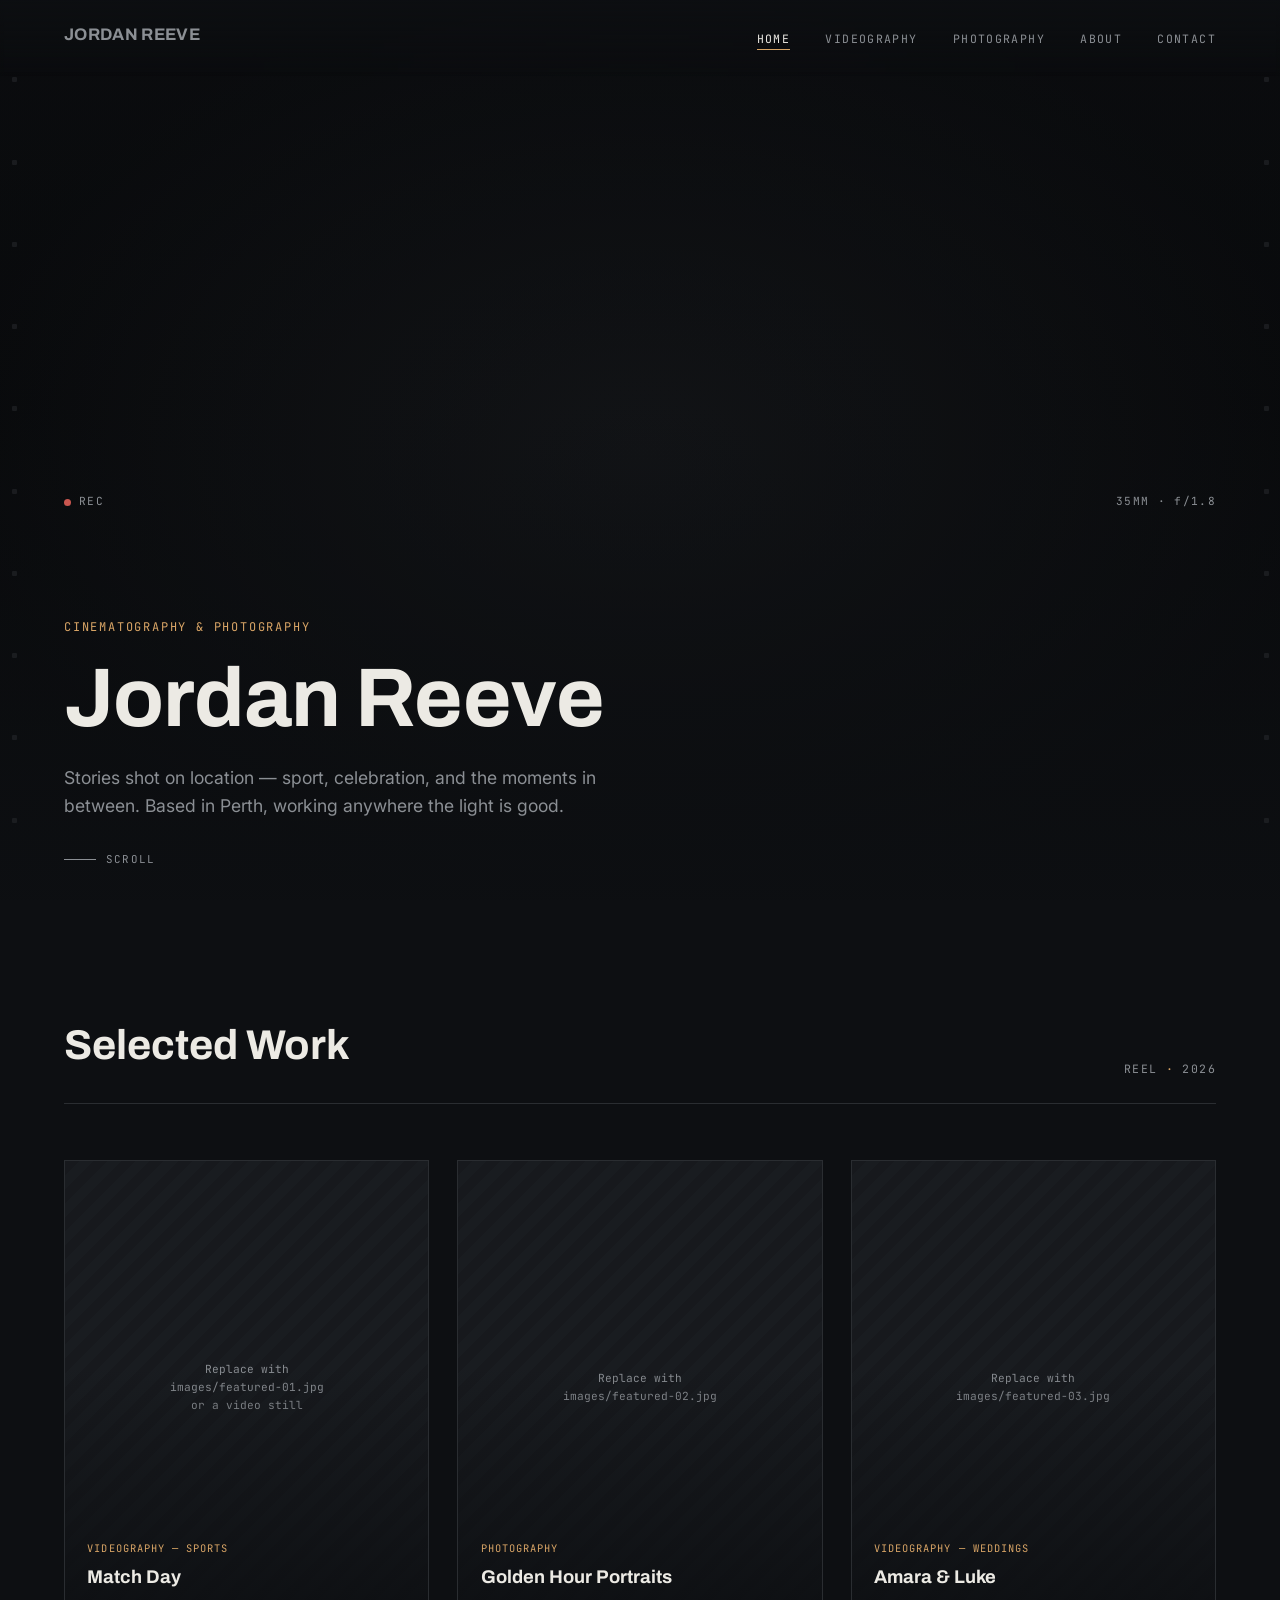
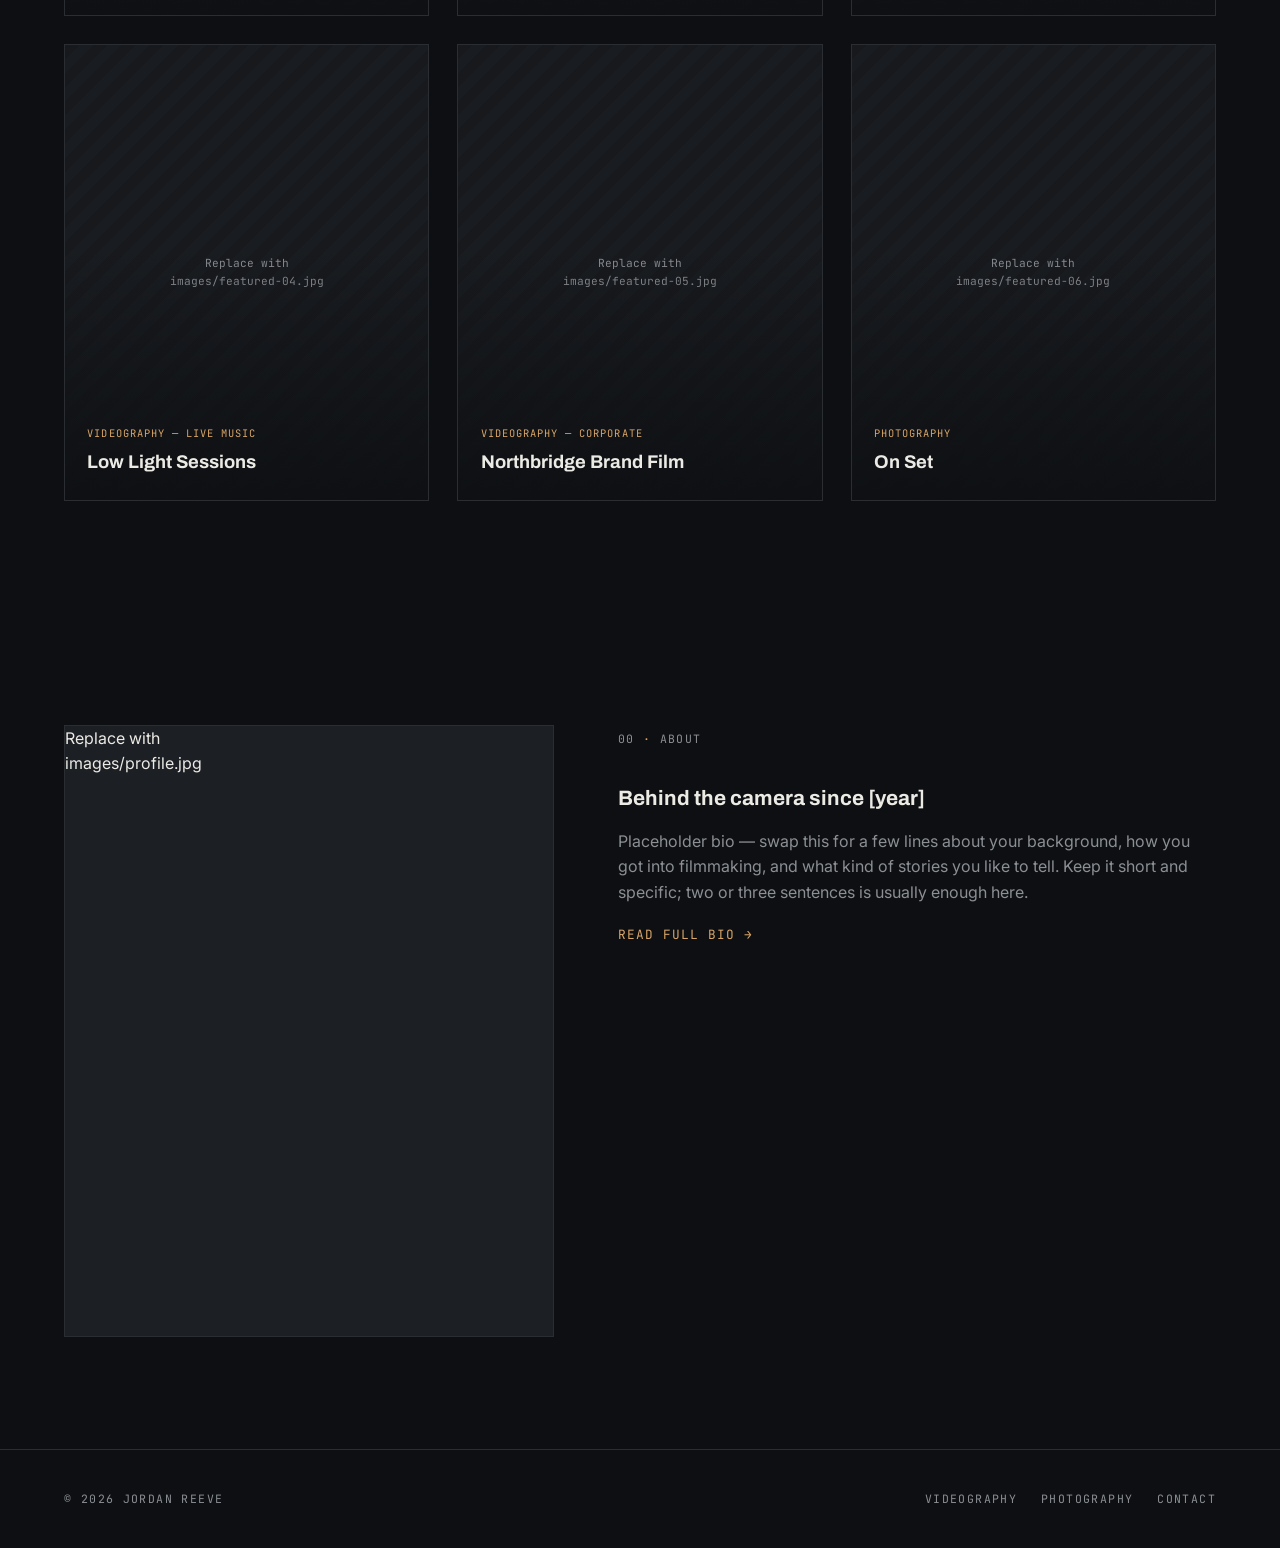
==== index.html @ bcf8b423 "Initial portfolio site" ====
<!DOCTYPE html>
<html lang="en">
<head>
<meta charset="UTF-8">
<meta name="viewport" content="width=device-width, initial-scale=1.0">
<title>Jordan Reeve — Filmmaker &amp; Photographer</title>
<meta name="description" content="Portfolio of Jordan Reeve — cinematography and photography across sports, weddings, corporate, and live music.">
<link rel="preconnect" href="https://fonts.googleapis.com">
<link href="https://fonts.googleapis.com/css2?family=Archivo:wght@600;700;800&family=Inter:wght@400;500&family=JetBrains+Mono:wght@400;500&display=swap" rel="stylesheet">
<link rel="stylesheet" href="styles.css">
</head>
<body>

<div class="sprocket-rule left" aria-hidden="true">
  <span></span><span></span><span></span><span></span><span></span><span></span><span></span><span></span><span></span><span></span>
</div>
<div class="sprocket-rule right" aria-hidden="true">
  <span></span><span></span><span></span><span></span><span></span><span></span><span></span><span></span><span></span><span></span>
</div>

<nav class="site-nav">
  <a href="index.html" class="brand">JORDAN&nbsp;REEVE</a>
  <button class="nav-toggle">MENU</button>
  <ul>
    <li><a href="index.html" class="active">Home</a></li>
    <li><a href="videography.html">Videography</a></li>
    <li><a href="photography.html">Photography</a></li>
    <li><a href="about.html">About</a></li>
    <li><a href="contact.html">Contact</a></li>
  </ul>
</nav>

<header class="hero">
  <!--
    TO ADD YOUR REEL: replace the div.hero-fallback below with:
    <video autoplay muted loop playsinline poster="images/hero-poster.jpg">
      <source src="videos/reel.mp4" type="video/mp4">
    </video>
  -->
  <div class="hero-fallback"></div>

  <div class="hero-hud">
    <span class="hud-corner"><span class="rec-dot"></span>REC</span>
    <span class="hud-corner">35MM · f/1.8</span>
  </div>

  <div class="hero-content">
    <span class="eyebrow">Cinematography &amp; Photography</span>
    <h1>Jordan Reeve</h1>
    <p>Stories shot on location — sport, celebration, and the moments in between. Based in Perth, working anywhere the light is good.</p>
  </div>

  <div class="scroll-cue"><span class="line"></span>SCROLL</div>
</header>

<section id="featured">
  <div class="section-head">
    <h2>Selected Work</h2>
    <span class="timecode">REEL <span class="dot">·</span> 2026</span>
  </div>
  <div class="grid">

    <a class="card" href="videography.html" data-category="sports">
      <div class="placeholder-fill">Replace with<br>images/featured-01.jpg<br>or a video still</div>
      <div class="card-overlay">
        <span class="card-tag">Videography — Sports</span>
        <span class="card-title">Match Day</span>
      </div>
    </a>

    <a class="card" href="photography.html">
      <div class="placeholder-fill">Replace with<br>images/featured-02.jpg</div>
      <div class="card-overlay">
        <span class="card-tag">Photography</span>
        <span class="card-title">Golden Hour Portraits</span>
      </div>
    </a>

    <a class="card" href="videography.html" data-category="weddings">
      <div class="placeholder-fill">Replace with<br>images/featured-03.jpg</div>
      <div class="card-overlay">
        <span class="card-tag">Videography — Weddings</span>
        <span class="card-title">Amara &amp; Luke</span>
      </div>
    </a>

    <a class="card" href="videography.html" data-category="live-music">
      <div class="placeholder-fill">Replace with<br>images/featured-04.jpg</div>
      <div class="card-overlay">
        <span class="card-tag">Videography — Live Music</span>
        <span class="card-title">Low Light Sessions</span>
      </div>
    </a>

    <a class="card" href="videography.html" data-category="corporate">
      <div class="placeholder-fill">Replace with<br>images/featured-05.jpg</div>
      <div class="card-overlay">
        <span class="card-tag">Videography — Corporate</span>
        <span class="card-title">Northbridge Brand Film</span>
      </div>
    </a>

    <a class="card" href="photography.html">
      <div class="placeholder-fill">Replace with<br>images/featured-06.jpg</div>
      <div class="card-overlay">
        <span class="card-tag">Photography</span>
        <span class="card-title">On Set</span>
      </div>
    </a>

  </div>
</section>

<section id="about-teaser">
  <div class="about-layout">
    <div class="about-photo">
      <div class="placeholder-fill">Replace with<br>images/profile.jpg</div>
    </div>
    <div class="about-copy">
      <span class="timecode">00 <span class="dot">·</span> About</span>
      <h3>Behind the camera since [year]</h3>
      <p>Placeholder bio — swap this for a few lines about your background, how you got into filmmaking, and what kind of stories you like to tell. Keep it short and specific; two or three sentences is usually enough here.</p>
      <p><a href="about.html" style="color: var(--color-accent); font-family: var(--font-mono); font-size: 0.8rem; letter-spacing: 0.08em;">READ FULL BIO →</a></p>
    </div>
  </div>
</section>

<footer>
  <span class="timecode">© 2026 Jordan Reeve</span>
  <span class="timecode">
    <a href="videography.html">Videography</a>
    <a href="photography.html">Photography</a>
    <a href="contact.html">Contact</a>
  </span>
</footer>

<script src="script.js"></script>
</body>
</html>
---- styles.css ----
/* ============================================
   TOKENS
   ============================================ */
:root {
  --color-bg: #0d0f12;
  --color-bg-alt: #15181c;
  --color-bg-raised: #1c1f24;
  --color-text: #eceae4;
  --color-text-dim: #8b8f94;
  --color-accent: #d9a566;
  --color-line: #2a2d31;

  --font-display: "Archivo", sans-serif;
  --font-body: "Inter", sans-serif;
  --font-mono: "JetBrains Mono", monospace;

  --gutter: clamp(1.5rem, 5vw, 4rem);
  --max-width: 1400px;
}

* { margin: 0; padding: 0; box-sizing: border-box; }

html { scroll-behavior: smooth; }

body {
  background: var(--color-bg);
  color: var(--color-text);
  font-family: var(--font-body);
  font-size: 16px;
  line-height: 1.6;
  overflow-x: hidden;
}

a { color: inherit; text-decoration: none; }
img, video { display: block; max-width: 100%; }

/* ============================================
   UTILITY / TIMECODE LABELS
   ============================================ */
.timecode {
  font-family: var(--font-mono);
  font-size: 0.72rem;
  letter-spacing: 0.12em;
  text-transform: uppercase;
  color: var(--color-text-dim);
}

.timecode .dot {
  color: var(--color-accent);
}

/* ============================================
   SPROCKET RULE (signature motif) — a column of
   small ticks down the page edge, like a film strip
   ============================================ */
.sprocket-rule {
  position: fixed;
  top: 0;
  bottom: 0;
  width: 28px;
  z-index: 5;
  pointer-events: none;
  display: flex;
  flex-direction: column;
  justify-content: space-evenly;
  align-items: center;
  opacity: 0.5;
}
.sprocket-rule.left { left: 0; }
.sprocket-rule.right { right: 0; }
.sprocket-rule span {
  width: 5px;
  height: 5px;
  background: var(--color-line);
  border-radius: 1px;
}

@media (max-width: 900px) {
  .sprocket-rule { display: none; }
}

/* ============================================
   NAV
   ============================================ */
.site-nav {
  position: fixed;
  top: 0;
  left: 0;
  right: 0;
  z-index: 100;
  display: flex;
  align-items: center;
  justify-content: space-between;
  padding: 1.4rem var(--gutter);
  background: linear-gradient(to bottom, rgba(13,15,18,0.85), transparent);
  backdrop-filter: blur(2px);
}

.site-nav .brand {
  font-family: var(--font-display);
  font-weight: 700;
  font-size: 1.05rem;
  letter-spacing: 0.02em;
}

.site-nav ul {
  list-style: none;
  display: flex;
  gap: 2.2rem;
}

.site-nav a {
  font-family: var(--font-mono);
  font-size: 0.72rem;
  letter-spacing: 0.12em;
  text-transform: uppercase;
  color: var(--color-text-dim);
  position: relative;
  padding-bottom: 4px;
  transition: color 0.25s ease;
}

.site-nav a:hover,
.site-nav a.active {
  color: var(--color-text);
}

.site-nav a.active::after {
  content: "";
  position: absolute;
  left: 0;
  bottom: 0;
  width: 100%;
  height: 1px;
  background: var(--color-accent);
}

.nav-toggle {
  display: none;
  background: none;
  border: none;
  color: var(--color-text);
  font-family: var(--font-mono);
  font-size: 0.8rem;
  cursor: pointer;
}

@media (max-width: 720px) {
  .nav-toggle { display: block; }
  .site-nav ul {
    position: fixed;
    top: 0; right: 0;
    height: 100vh;
    width: min(70vw, 280px);
    background: var(--color-bg-alt);
    flex-direction: column;
    justify-content: center;
    gap: 2rem;
    padding: 2rem;
    transform: translateX(100%);
    transition: transform 0.35s ease;
    border-left: 1px solid var(--color-line);
  }
  .site-nav ul.open { transform: translateX(0); }
}

/* ============================================
   HERO (video banner)
   ============================================ */
.hero {
  position: relative;
  height: 100vh;
  min-height: 560px;
  display: flex;
  align-items: flex-end;
  overflow: hidden;
  background: #000;
}

.hero video,
.hero .hero-fallback {
  position: absolute;
  inset: 0;
  width: 100%;
  height: 100%;
  object-fit: cover;
  opacity: 0.55;
}

.hero .hero-fallback {
  background: radial-gradient(ellipse at center, #23262b 0%, #0d0f12 75%);
}

.hero::after {
  content: "";
  position: absolute;
  inset: 0;
  background: linear-gradient(to top, rgba(13,15,18,0.95) 0%, rgba(13,15,18,0.25) 55%, rgba(13,15,18,0.55) 100%);
}

.hero-hud {
  position: absolute;
  inset: 0;
  z-index: 2;
  padding: 6.5rem var(--gutter) 0;
  display: flex;
  justify-content: space-between;
  pointer-events: none;
}

.hero-hud .hud-corner {
  font-family: var(--font-mono);
  font-size: 0.7rem;
  letter-spacing: 0.12em;
  color: var(--color-text-dim);
  display: flex;
  align-items: center;
  gap: 0.5rem;
}

.hero-hud .rec-dot {
  width: 7px;
  height: 7px;
  border-radius: 50%;
  background: #c9564f;
  animation: pulse 2s infinite ease-in-out;
}

@keyframes pulse {
  0%, 100% { opacity: 1; }
  50% { opacity: 0.25; }
}

.hero-content {
  position: relative;
  z-index: 2;
  padding: 0 var(--gutter) 5rem;
  max-width: 900px;
}

.hero-content .eyebrow {
  font-family: var(--font-mono);
  font-size: 0.75rem;
  letter-spacing: 0.15em;
  text-transform: uppercase;
  color: var(--color-accent);
  margin-bottom: 1.2rem;
  display: block;
}

.hero-content h1 {
  font-family: var(--font-display);
  font-weight: 700;
  font-size: clamp(2.6rem, 7vw, 5.2rem);
  line-height: 1.02;
  letter-spacing: -0.01em;
}

.hero-content p {
  margin-top: 1.4rem;
  color: var(--color-text-dim);
  font-size: 1.1rem;
  max-width: 32em;
}

.scroll-cue {
  position: absolute;
  bottom: 2rem;
  left: var(--gutter);
  z-index: 2;
  font-family: var(--font-mono);
  font-size: 0.68rem;
  letter-spacing: 0.12em;
  color: var(--color-text-dim);
  display: flex;
  align-items: center;
  gap: 0.6rem;
}

.scroll-cue .line {
  width: 32px;
  height: 1px;
  background: var(--color-text-dim);
  position: relative;
  overflow: hidden;
}
.scroll-cue .line::after {
  content: "";
  position: absolute;
  left: -100%;
  top: 0;
  width: 100%;
  height: 100%;
  background: var(--color-accent);
  animation: slide 2.2s infinite ease-in-out;
}
@keyframes slide {
  0% { left: -100%; }
  50% { left: 0; }
  100% { left: 100%; }
}

/* ============================================
   SECTIONS
   ============================================ */
section {
  padding: 7rem var(--gutter);
  max-width: var(--max-width);
  margin: 0 auto;
}

.section-head {
  display: flex;
  justify-content: space-between;
  align-items: flex-end;
  margin-bottom: 3.5rem;
  gap: 2rem;
  flex-wrap: wrap;
  border-bottom: 1px solid var(--color-line);
  padding-bottom: 1.5rem;
}

.section-head h2 {
  font-family: var(--font-display);
  font-weight: 700;
  font-size: clamp(1.8rem, 4vw, 2.6rem);
}

.section-head .timecode { white-space: nowrap; }

/* ============================================
   FEATURED / GALLERY GRID
   ============================================ */
.grid {
  display: grid;
  grid-template-columns: repeat(3, 1fr);
  gap: 1.75rem;
}

@media (max-width: 900px) {
  .grid { grid-template-columns: repeat(2, 1fr); }
}
@media (max-width: 600px) {
  .grid { grid-template-columns: 1fr; }
}

.card {
  position: relative;
  aspect-ratio: 4/5;
  overflow: hidden;
  background: var(--color-bg-raised);
  border: 1px solid var(--color-line);
  cursor: pointer;
}

.card img, .card video {
  width: 100%;
  height: 100%;
  object-fit: cover;
  transition: transform 0.6s ease;
}

.card:hover img,
.card:hover video {
  transform: scale(1.05);
}

.card .card-overlay {
  position: absolute;
  inset: 0;
  display: flex;
  flex-direction: column;
  justify-content: flex-end;
  padding: 1.4rem;
  background: linear-gradient(to top, rgba(13,15,18,0.92) 0%, transparent 55%);
}

.card .card-tag {
  font-family: var(--font-mono);
  font-size: 0.65rem;
  letter-spacing: 0.1em;
  text-transform: uppercase;
  color: var(--color-accent);
  margin-bottom: 0.4rem;
}

.card .card-title {
  font-family: var(--font-display);
  font-weight: 700;
  font-size: 1.15rem;
}

.card .placeholder-fill {
  width: 100%;
  height: 100%;
  display: flex;
  align-items: center;
  justify-content: center;
  font-family: var(--font-mono);
  font-size: 0.7rem;
  color: var(--color-text-dim);
  text-align: center;
  padding: 1rem;
  background:
    repeating-linear-gradient(135deg, #17191d, #17191d 10px, #191c20 10px, #191c20 20px);
}

/* ============================================
   FILTER TABS (videography page)
   ============================================ */
.filter-tabs {
  display: flex;
  gap: 0.5rem;
  flex-wrap: wrap;
}

.filter-tabs button {
  font-family: var(--font-mono);
  font-size: 0.7rem;
  letter-spacing: 0.1em;
  text-transform: uppercase;
  color: var(--color-text-dim);
  background: transparent;
  border: 1px solid var(--color-line);
  padding: 0.55rem 1.1rem;
  cursor: pointer;
  transition: all 0.2s ease;
}

.filter-tabs button:hover {
  color: var(--color-text);
  border-color: var(--color-text-dim);
}

.filter-tabs button.active {
  color: var(--color-bg);
  background: var(--color-accent);
  border-color: var(--color-accent);
}

.card.is-hidden { display: none; }

/* ============================================
   ABOUT PAGE
   ============================================ */
.about-layout {
  display: grid;
  grid-template-columns: 0.9fr 1.1fr;
  gap: 4rem;
  align-items: start;
}

@media (max-width: 800px) {
  .about-layout { grid-template-columns: 1fr; }
}

.about-photo {
  aspect-ratio: 4/5;
  background: var(--color-bg-raised);
  border: 1px solid var(--color-line);
  overflow: hidden;
}

.about-photo img { width: 100%; height: 100%; object-fit: cover; }

.about-copy h3 {
  font-family: var(--font-display);
  font-size: 1.3rem;
  margin: 2rem 0 0.8rem;
}
.about-copy h3:first-child { margin-top: 0; }

.about-copy p { color: var(--color-text-dim); margin-bottom: 1rem; }

.stat-row {
  display: flex;
  gap: 2.5rem;
  margin-top: 2.5rem;
  padding-top: 2rem;
  border-top: 1px solid var(--color-line);
  flex-wrap: wrap;
}

.stat-row .stat b {
  font-family: var(--font-display);
  font-size: 1.8rem;
  display: block;
  color: var(--color-accent);
}

.stat-row .stat span {
  font-family: var(--font-mono);
  font-size: 0.65rem;
  letter-spacing: 0.1em;
  text-transform: uppercase;
  color: var(--color-text-dim);
}

/* ============================================
   CONTACT PAGE
   ============================================ */
.contact-layout {
  display: grid;
  grid-template-columns: 1fr 1fr;
  gap: 4rem;
}

@media (max-width: 800px) {
  .contact-layout { grid-template-columns: 1fr; }
}

.contact-layout h2 {
  font-family: var(--font-display);
  font-weight: 700;
  font-size: clamp(2rem, 5vw, 3rem);
  margin-bottom: 1rem;
}

.contact-links {
  margin-top: 2.5rem;
  display: flex;
  flex-direction: column;
  gap: 1rem;
}

.contact-links a {
  font-family: var(--font-mono);
  font-size: 0.85rem;
  letter-spacing: 0.04em;
  padding-bottom: 0.6rem;
  border-bottom: 1px solid var(--color-line);
  display: flex;
  justify-content: space-between;
  transition: color 0.2s ease;
}
.contact-links a:hover { color: var(--color-accent); }

form.contact-form { display: flex; flex-direction: column; gap: 1.4rem; }

.contact-form label {
  font-family: var(--font-mono);
  font-size: 0.65rem;
  letter-spacing: 0.1em;
  text-transform: uppercase;
  color: var(--color-text-dim);
  display: block;
  margin-bottom: 0.5rem;
}

.contact-form input,
.contact-form textarea {
  width: 100%;
  background: var(--color-bg-alt);
  border: 1px solid var(--color-line);
  color: var(--color-text);
  padding: 0.85rem 1rem;
  font-family: var(--font-body);
  font-size: 0.95rem;
}

.contact-form input:focus,
.contact-form textarea:focus {
  outline: none;
  border-color: var(--color-accent);
}

.contact-form button {
  align-self: flex-start;
  margin-top: 0.5rem;
  background: var(--color-accent);
  color: var(--color-bg);
  border: none;
  padding: 0.9rem 2rem;
  font-family: var(--font-mono);
  font-size: 0.72rem;
  letter-spacing: 0.12em;
  text-transform: uppercase;
  cursor: pointer;
  transition: opacity 0.2s ease;
}
.contact-form button:hover { opacity: 0.85; }

/* ============================================
   FOOTER
   ============================================ */
footer {
  padding: 2.5rem var(--gutter);
  border-top: 1px solid var(--color-line);
  display: flex;
  justify-content: space-between;
  align-items: center;
  flex-wrap: wrap;
  gap: 1rem;
  max-width: var(--max-width);
  margin: 0 auto;
}

footer .timecode { display: flex; gap: 1.5rem; flex-wrap: wrap; }

/* ============================================
   REDUCED MOTION
   ============================================ */
@media (prefers-reduced-motion: reduce) {
  * { animation-duration: 0.001ms !important; animation-iteration-count: 1 !important; transition-duration: 0.001ms !important; scroll-behavior: auto !important; }
}

/* Focus visibility */
a:focus-visible, button:focus-visible, input:focus-visible, textarea:focus-visible {
  outline: 2px solid var(--color-accent);
  outline-offset: 2px;
}
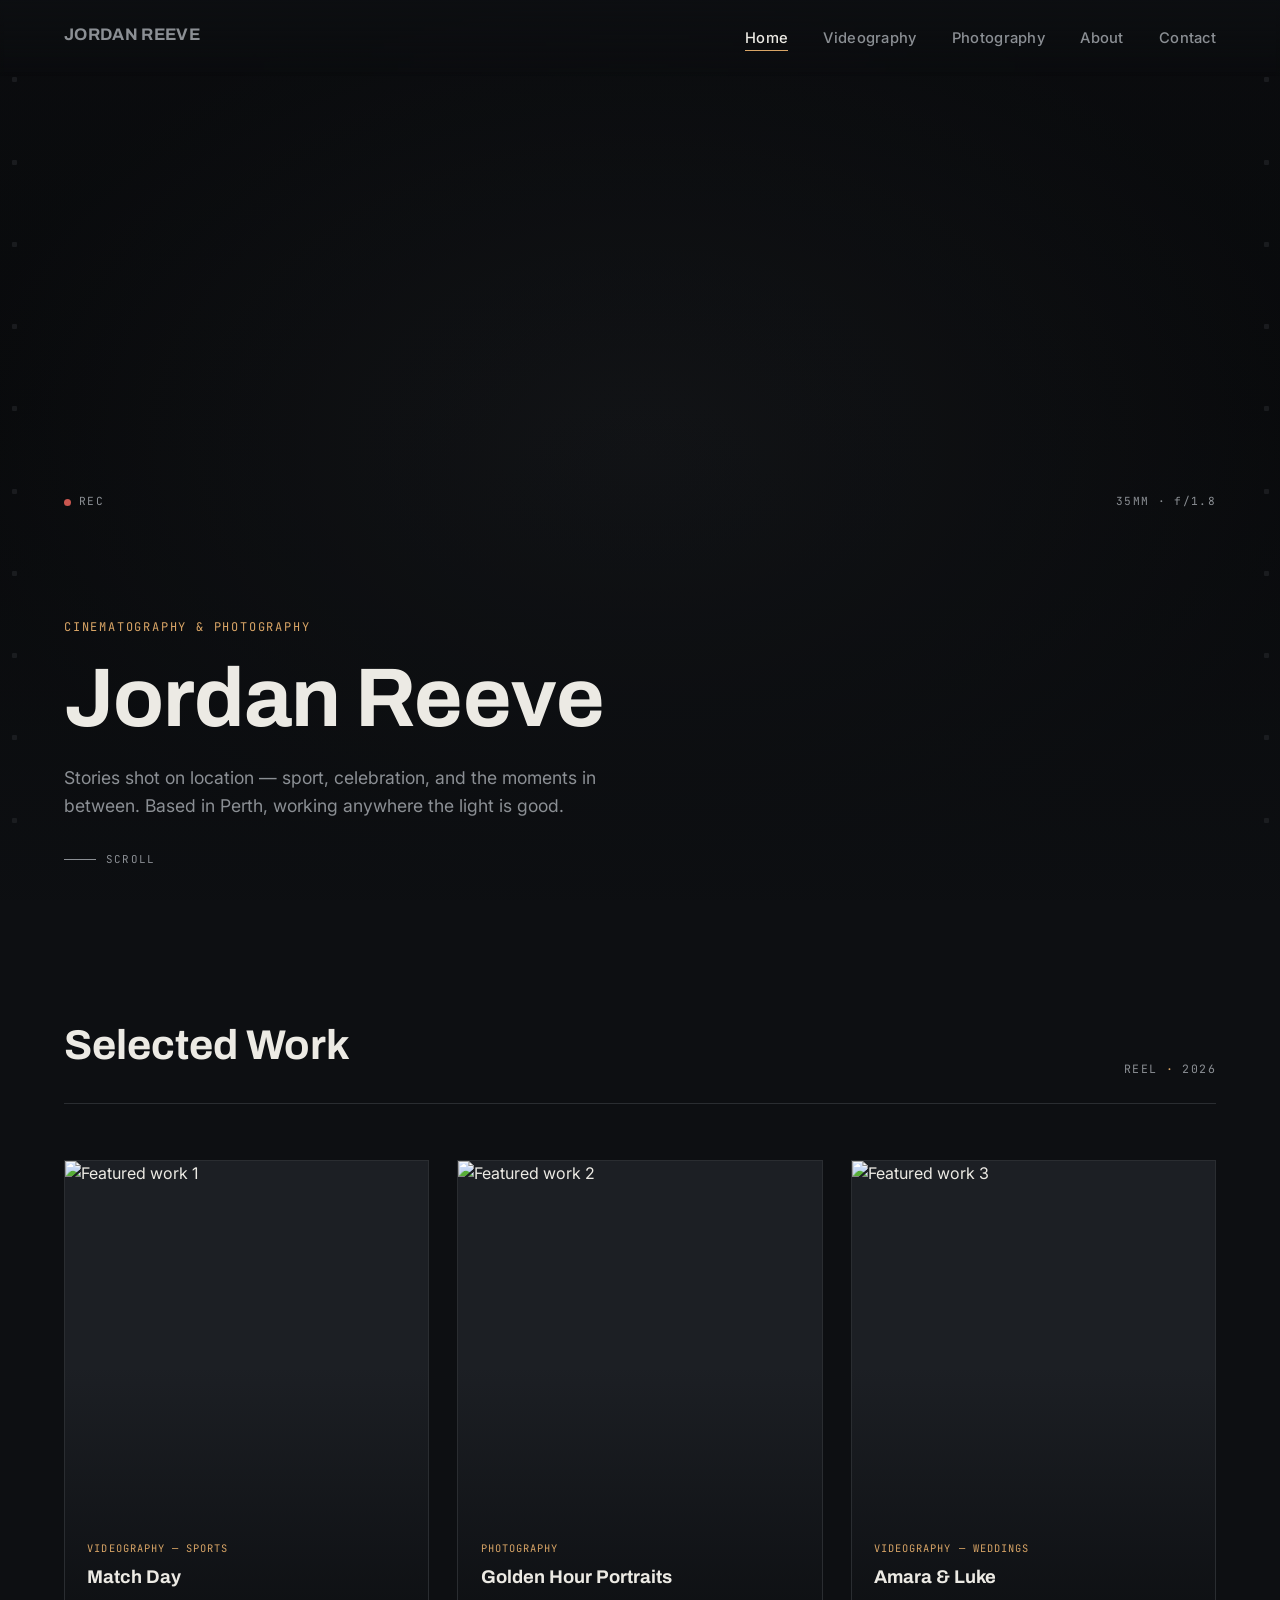
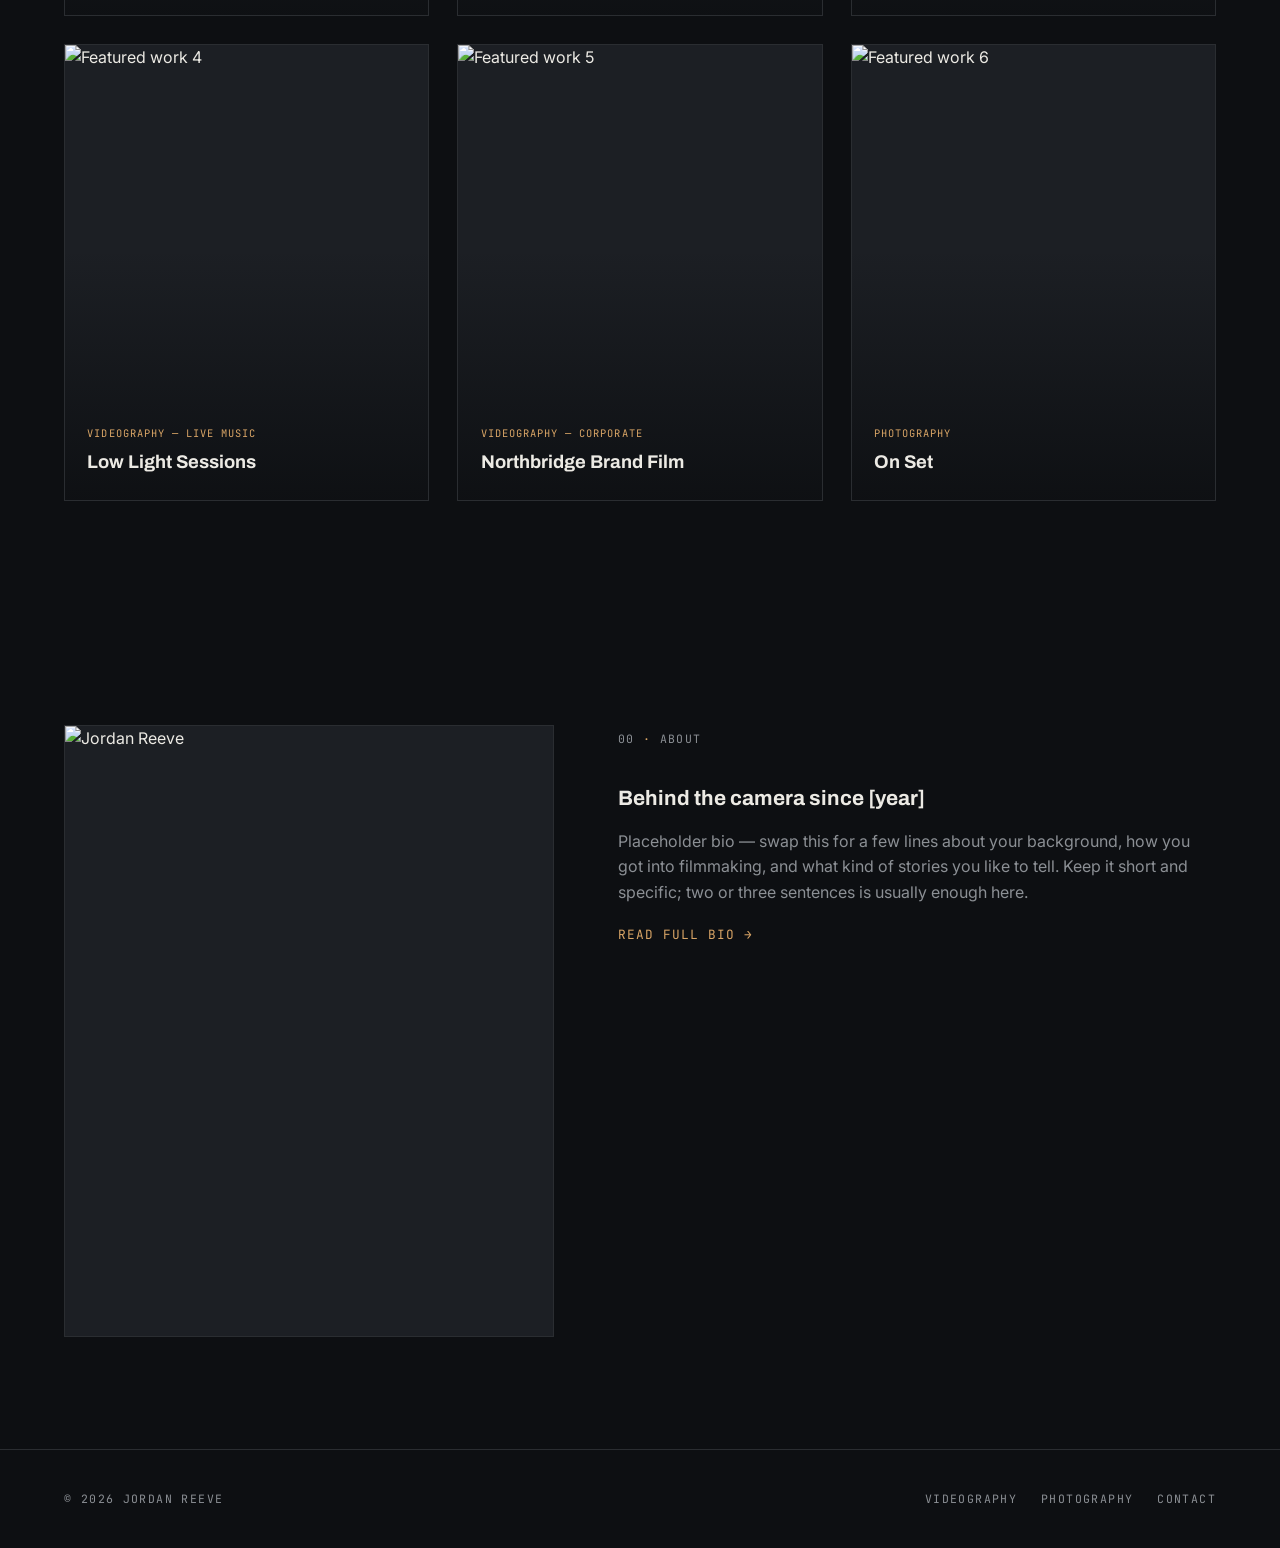
==== commit 8c37f8d0: "restructure photography into categories, add cars and construction" ====
--- a/index.html
+++ b/index.html
@@ -61,7 +61,7 @@
   <div class="grid">
 
     <a class="card" href="videography.html" data-category="sports">
-      <div class="placeholder-fill">Replace with<br>images/featured-01.jpg<br>or a video still</div>
+      <img src="images/featured/featured-01.jpg" alt="Featured work 1">
       <div class="card-overlay">
         <span class="card-tag">Videography — Sports</span>
         <span class="card-title">Match Day</span>
@@ -69,7 +69,7 @@
     </a>
 
     <a class="card" href="photography.html">
-      <div class="placeholder-fill">Replace with<br>images/featured-02.jpg</div>
+      <img src="images/featured/featured-02.jpg" alt="Featured work 2">
       <div class="card-overlay">
         <span class="card-tag">Photography</span>
         <span class="card-title">Golden Hour Portraits</span>
@@ -77,7 +77,7 @@
     </a>
 
     <a class="card" href="videography.html" data-category="weddings">
-      <div class="placeholder-fill">Replace with<br>images/featured-03.jpg</div>
+      <img src="images/featured/featured-03.jpg" alt="Featured work 3">
       <div class="card-overlay">
         <span class="card-tag">Videography — Weddings</span>
         <span class="card-title">Amara &amp; Luke</span>
@@ -85,7 +85,7 @@
     </a>
 
     <a class="card" href="videography.html" data-category="live-music">
-      <div class="placeholder-fill">Replace with<br>images/featured-04.jpg</div>
+      <img src="images/featured/featured-04.jpg" alt="Featured work 4">
       <div class="card-overlay">
         <span class="card-tag">Videography — Live Music</span>
         <span class="card-title">Low Light Sessions</span>
@@ -93,7 +93,7 @@
     </a>
 
     <a class="card" href="videography.html" data-category="corporate">
-      <div class="placeholder-fill">Replace with<br>images/featured-05.jpg</div>
+      <img src="images/featured/featured-05.jpg" alt="Featured work 5">
       <div class="card-overlay">
         <span class="card-tag">Videography — Corporate</span>
         <span class="card-title">Northbridge Brand Film</span>
@@ -101,7 +101,7 @@
     </a>
 
     <a class="card" href="photography.html">
-      <div class="placeholder-fill">Replace with<br>images/featured-06.jpg</div>
+      <img src="images/featured/featured-06.jpg" alt="Featured work 6">
       <div class="card-overlay">
         <span class="card-tag">Photography</span>
         <span class="card-title">On Set</span>
@@ -114,7 +114,7 @@
 <section id="about-teaser">
   <div class="about-layout">
     <div class="about-photo">
-      <div class="placeholder-fill">Replace with<br>images/profile.jpg</div>
+      <img src="images/profile/profile.jpg" alt="Jordan Reeve">
     </div>
     <div class="about-copy">
       <span class="timecode">00 <span class="dot">·</span> About</span>
--- a/styles.css
+++ b/styles.css
@@ -110,22 +110,17 @@
 }
 
 .site-nav a {
-  font-family: var(--font-mono);
-  font-size: 0.72rem;
-  letter-spacing: 0.12em;
-  text-transform: uppercase;
+  font-family: var(--font-body);
+  font-weight: 500;
+  font-size: 0.92rem;
+  letter-spacing: 0.02em;
   color: var(--color-text-dim);
   position: relative;
   padding-bottom: 4px;
-  transition: color 0.25s ease;
-}
-
-.site-nav a:hover,
-.site-nav a.active {
-  color: var(--color-text);
-}
-
-.site-nav a.active::after {
+  transition: color 0.3s ease;
+}
+
+.site-nav a::after {
   content: "";
   position: absolute;
   left: 0;
@@ -133,6 +128,19 @@
   width: 100%;
   height: 1px;
   background: var(--color-accent);
+  transform: scaleX(0);
+  transform-origin: left;
+  transition: transform 0.35s ease;
+}
+
+.site-nav a:hover,
+.site-nav a.active {
+  color: var(--color-text);
+}
+
+.site-nav a:hover::after,
+.site-nav a.active::after {
+  transform: scaleX(1);
 }
 
 .nav-toggle {
@@ -410,32 +418,34 @@
    ============================================ */
 .filter-tabs {
   display: flex;
-  gap: 0.5rem;
+  align-items: center;
+  gap: 1.6rem;
   flex-wrap: wrap;
+  border-bottom: 1px solid var(--color-line);
+  padding-bottom: 0;
 }
 
 .filter-tabs button {
-  font-family: var(--font-mono);
-  font-size: 0.7rem;
-  letter-spacing: 0.1em;
-  text-transform: uppercase;
+  font-family: var(--font-body);
+  font-weight: 500;
+  font-size: 0.95rem;
+  letter-spacing: 0.01em;
   color: var(--color-text-dim);
   background: transparent;
-  border: 1px solid var(--color-line);
-  padding: 0.55rem 1.1rem;
+  border: none;
+  border-bottom: 2px solid transparent;
+  padding: 0 0 0.9rem;
   cursor: pointer;
-  transition: all 0.2s ease;
+  transition: color 0.25s ease, border-color 0.25s ease;
 }
 
 .filter-tabs button:hover {
   color: var(--color-text);
-  border-color: var(--color-text-dim);
 }
 
 .filter-tabs button.active {
-  color: var(--color-bg);
-  background: var(--color-accent);
-  border-color: var(--color-accent);
+  color: var(--color-accent);
+  border-bottom-color: var(--color-accent);
 }
 
 .card.is-hidden { display: none; }
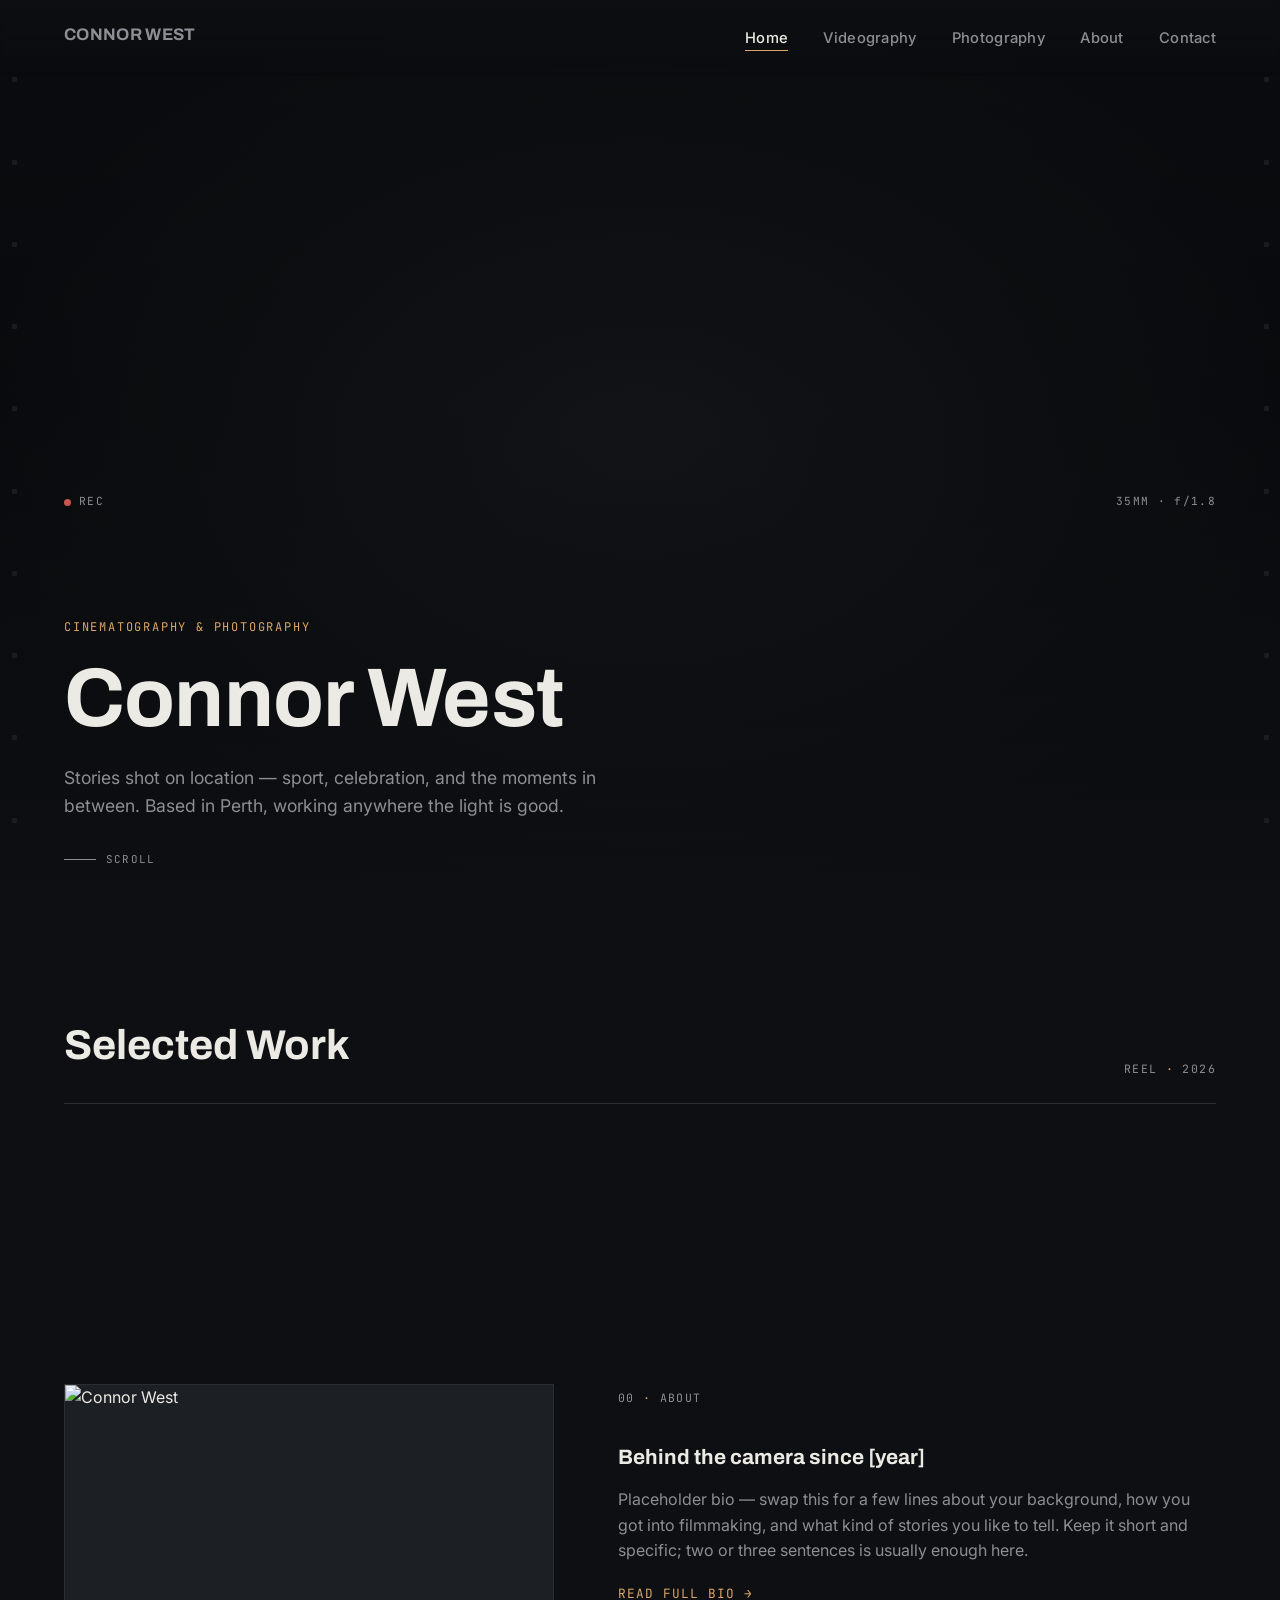
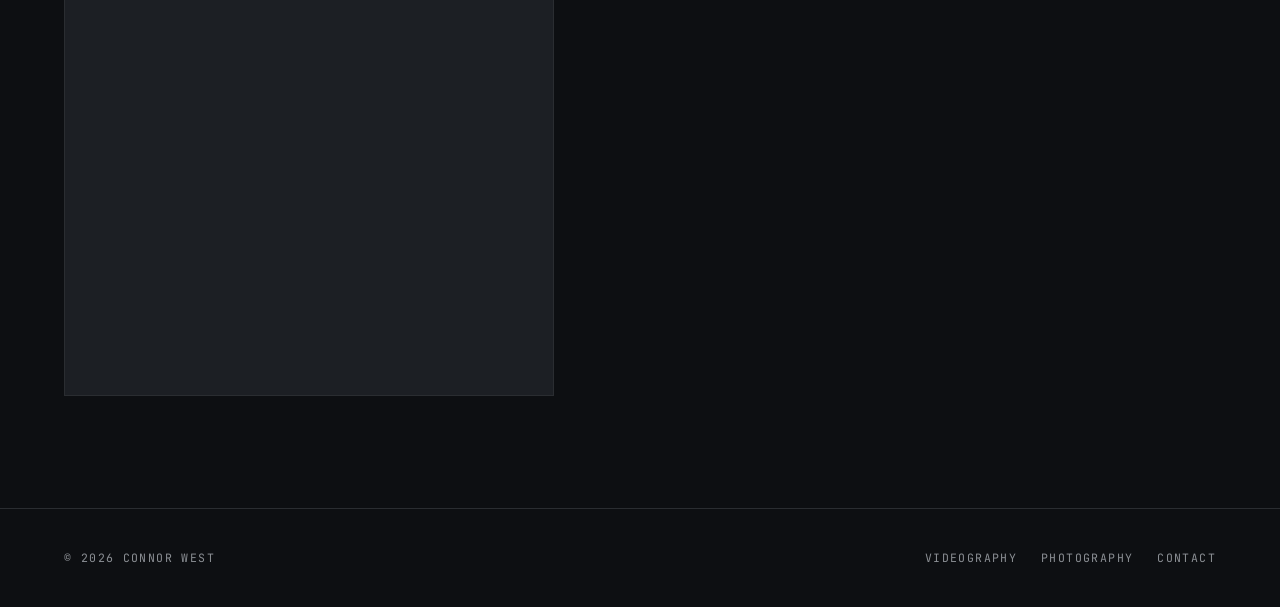
==== commit b0131fcb: "rename to Connor West, expand construction and travel to 20 slots, auto-hide empty sections" ====
--- a/index.html
+++ b/index.html
@@ -3,8 +3,8 @@
 <head>
 <meta charset="UTF-8">
 <meta name="viewport" content="width=device-width, initial-scale=1.0">
-<title>Jordan Reeve — Filmmaker &amp; Photographer</title>
-<meta name="description" content="Portfolio of Jordan Reeve — cinematography and photography across sports, weddings, corporate, and live music.">
+<title>Connor West — Filmmaker &amp; Photographer</title>
+<meta name="description" content="Portfolio of Connor West — cinematography and photography across sports, weddings, corporate, and live music.">
 <link rel="preconnect" href="https://fonts.googleapis.com">
 <link href="https://fonts.googleapis.com/css2?family=Archivo:wght@600;700;800&family=Inter:wght@400;500&family=JetBrains+Mono:wght@400;500&display=swap" rel="stylesheet">
 <link rel="stylesheet" href="styles.css">
@@ -19,7 +19,7 @@
 </div>
 
 <nav class="site-nav">
-  <a href="index.html" class="brand">JORDAN&nbsp;REEVE</a>
+  <a href="index.html" class="brand">CONNOR&nbsp;WEST</a>
   <button class="nav-toggle">MENU</button>
   <ul>
     <li><a href="index.html" class="active">Home</a></li>
@@ -46,7 +46,7 @@
 
   <div class="hero-content">
     <span class="eyebrow">Cinematography &amp; Photography</span>
-    <h1>Jordan Reeve</h1>
+    <h1>Connor West</h1>
     <p>Stories shot on location — sport, celebration, and the moments in between. Based in Perth, working anywhere the light is good.</p>
   </div>
 
@@ -114,7 +114,7 @@
 <section id="about-teaser">
   <div class="about-layout">
     <div class="about-photo">
-      <img src="images/profile/profile.jpg" alt="Jordan Reeve">
+      <img src="images/profile/profile.jpg" alt="Connor West">
     </div>
     <div class="about-copy">
       <span class="timecode">00 <span class="dot">·</span> About</span>
@@ -126,7 +126,7 @@
 </section>
 
 <footer>
-  <span class="timecode">© 2026 Jordan Reeve</span>
+  <span class="timecode">© 2026 Connor West</span>
   <span class="timecode">
     <a href="videography.html">Videography</a>
     <a href="photography.html">Photography</a>
--- a/styles.css
+++ b/styles.css
@@ -373,6 +373,39 @@
   transform: scale(1.05);
 }
 
+/* ============================================
+   MASONRY GRID VARIANT (photography page)
+   Preserves each photo's natural aspect ratio —
+   no cropping, tiles vary in height.
+   ============================================ */
+.grid-masonry {
+  display: block;
+  column-count: 3;
+  column-gap: 1.75rem;
+}
+
+@media (max-width: 900px) {
+  .grid-masonry { column-count: 2; }
+}
+@media (max-width: 600px) {
+  .grid-masonry { column-count: 1; }
+}
+
+.grid-masonry .card {
+  aspect-ratio: unset;
+  height: auto;
+  display: block;
+  break-inside: avoid;
+  margin-bottom: 1.75rem;
+}
+
+.grid-masonry .card img {
+  width: 100%;
+  height: auto;
+  object-fit: unset;
+  display: block;
+}
+
 .card .card-overlay {
   position: absolute;
   inset: 0;
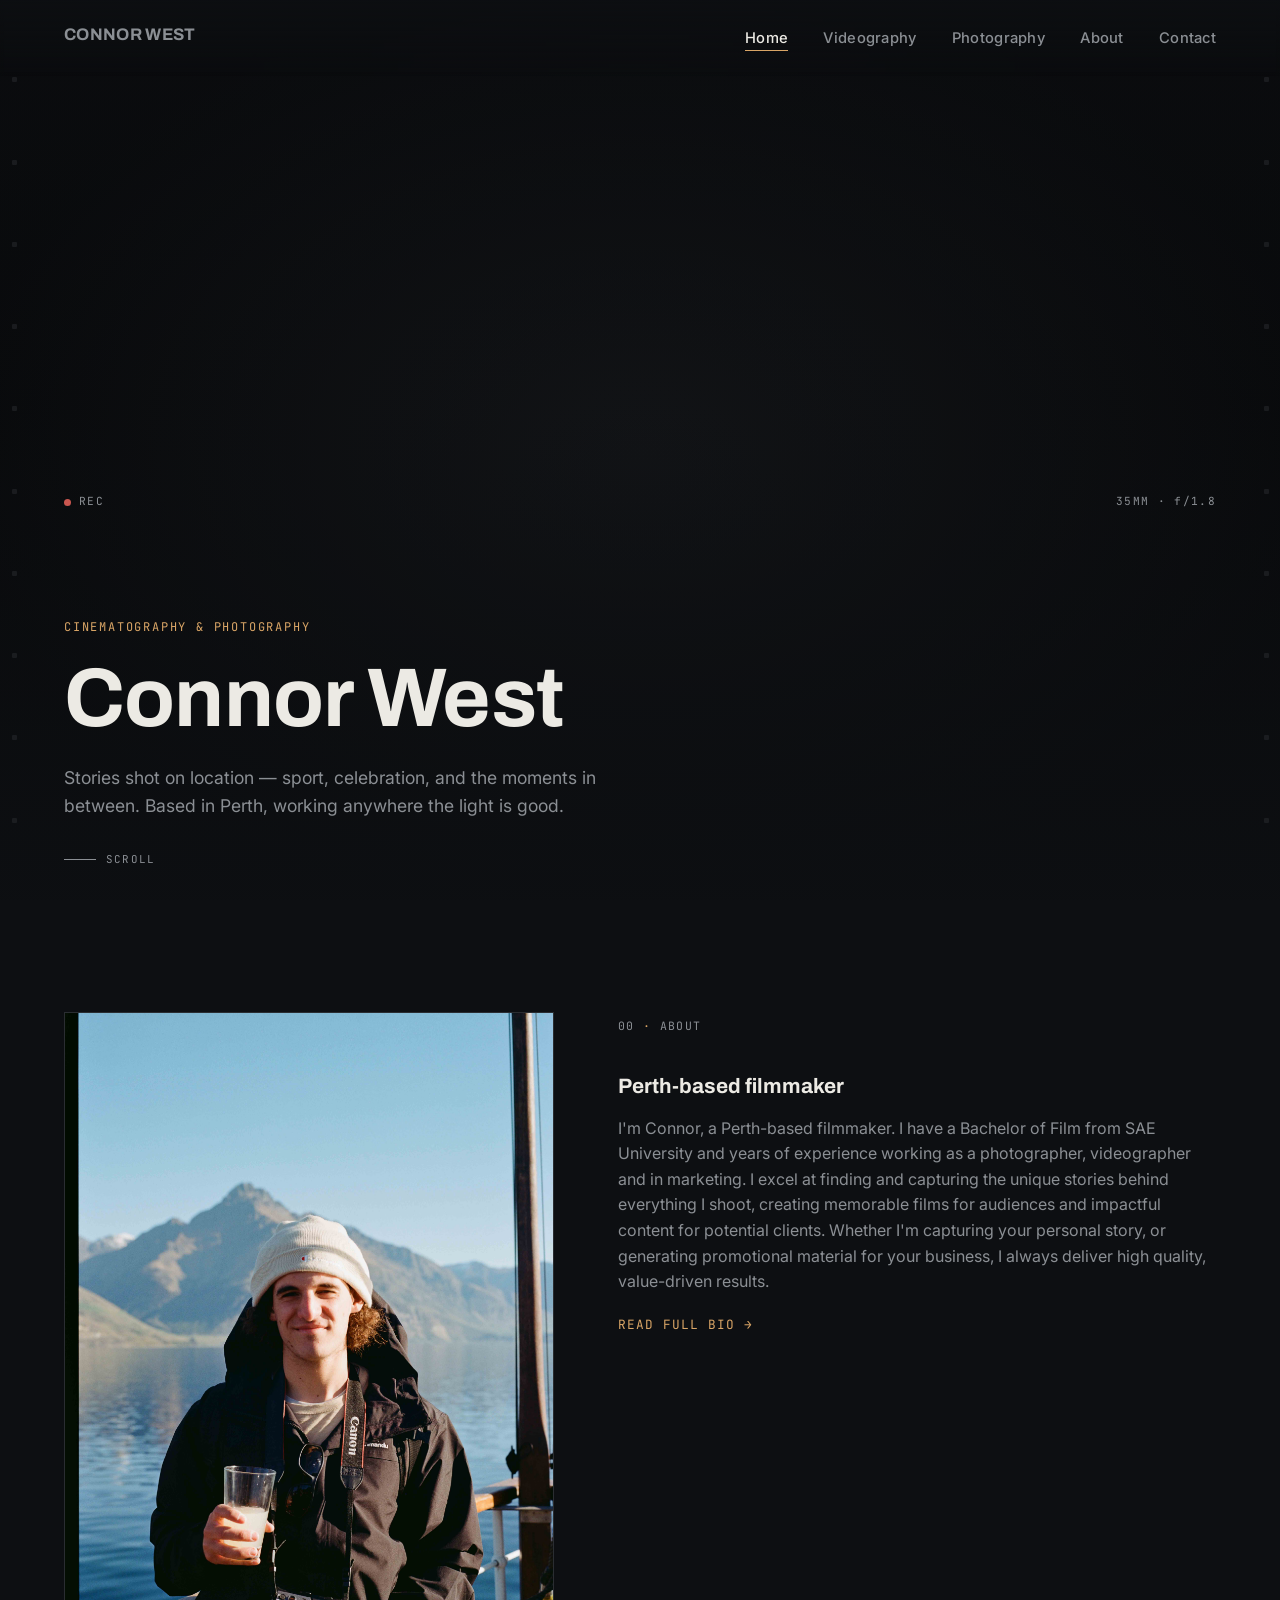
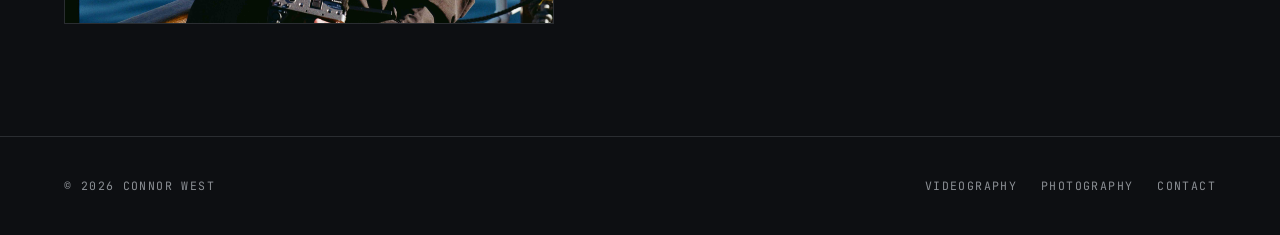
==== commit 40f4cecf: "batch of updates" ====
--- a/index.html
+++ b/index.html
@@ -6,7 +6,7 @@
 <title>Connor West — Filmmaker &amp; Photographer</title>
 <meta name="description" content="Portfolio of Connor West — cinematography and photography across sports, weddings, corporate, and live music.">
 <link rel="preconnect" href="https://fonts.googleapis.com">
-<link href="https://fonts.googleapis.com/css2?family=Archivo:wght@600;700;800&family=Inter:wght@400;500&family=JetBrains+Mono:wght@400;500&display=swap" rel="stylesheet">
+<link href="https://fonts.googleapis.com/css2?family=Anton&family=Archivo:wght@600;700;800&family=Inter:wght@400;500&family=JetBrains+Mono:wght@400;500&display=swap" rel="stylesheet">
 <link rel="stylesheet" href="styles.css">
 </head>
 <body>
@@ -53,64 +53,6 @@
   <div class="scroll-cue"><span class="line"></span>SCROLL</div>
 </header>
 
-<section id="featured">
-  <div class="section-head">
-    <h2>Selected Work</h2>
-    <span class="timecode">REEL <span class="dot">·</span> 2026</span>
-  </div>
-  <div class="grid">
-
-    <a class="card" href="videography.html" data-category="sports">
-      <img src="images/featured/featured-01.jpg" alt="Featured work 1">
-      <div class="card-overlay">
-        <span class="card-tag">Videography — Sports</span>
-        <span class="card-title">Match Day</span>
-      </div>
-    </a>
-
-    <a class="card" href="photography.html">
-      <img src="images/featured/featured-02.jpg" alt="Featured work 2">
-      <div class="card-overlay">
-        <span class="card-tag">Photography</span>
-        <span class="card-title">Golden Hour Portraits</span>
-      </div>
-    </a>
-
-    <a class="card" href="videography.html" data-category="weddings">
-      <img src="images/featured/featured-03.jpg" alt="Featured work 3">
-      <div class="card-overlay">
-        <span class="card-tag">Videography — Weddings</span>
-        <span class="card-title">Amara &amp; Luke</span>
-      </div>
-    </a>
-
-    <a class="card" href="videography.html" data-category="live-music">
-      <img src="images/featured/featured-04.jpg" alt="Featured work 4">
-      <div class="card-overlay">
-        <span class="card-tag">Videography — Live Music</span>
-        <span class="card-title">Low Light Sessions</span>
-      </div>
-    </a>
-
-    <a class="card" href="videography.html" data-category="corporate">
-      <img src="images/featured/featured-05.jpg" alt="Featured work 5">
-      <div class="card-overlay">
-        <span class="card-tag">Videography — Corporate</span>
-        <span class="card-title">Northbridge Brand Film</span>
-      </div>
-    </a>
-
-    <a class="card" href="photography.html">
-      <img src="images/featured/featured-06.jpg" alt="Featured work 6">
-      <div class="card-overlay">
-        <span class="card-tag">Photography</span>
-        <span class="card-title">On Set</span>
-      </div>
-    </a>
-
-  </div>
-</section>
-
 <section id="about-teaser">
   <div class="about-layout">
     <div class="about-photo">
@@ -118,8 +60,8 @@
     </div>
     <div class="about-copy">
       <span class="timecode">00 <span class="dot">·</span> About</span>
-      <h3>Behind the camera since [year]</h3>
-      <p>Placeholder bio — swap this for a few lines about your background, how you got into filmmaking, and what kind of stories you like to tell. Keep it short and specific; two or three sentences is usually enough here.</p>
+      <h3>Perth-based filmmaker</h3>
+      <p>I'm Connor, a Perth-based filmmaker. I have a Bachelor of Film from SAE University and years of experience working as a photographer, videographer and in marketing. I excel at finding and capturing the unique stories behind everything I shoot, creating memorable films for audiences and impactful content for potential clients. Whether I'm capturing your personal story, or generating promotional material for your business, I always deliver high quality, value-driven results.</p>
       <p><a href="about.html" style="color: var(--color-accent); font-family: var(--font-mono); font-size: 0.8rem; letter-spacing: 0.08em;">READ FULL BIO →</a></p>
     </div>
   </div>
--- a/styles.css
+++ b/styles.css
@@ -11,6 +11,7 @@
   --color-line: #2a2d31;
 
   --font-display: "Archivo", sans-serif;
+  --font-headline: "Anton", sans-serif;
   --font-body: "Inter", sans-serif;
   --font-mono: "JetBrains Mono", monospace;
 
@@ -45,7 +46,8 @@
   color: var(--color-text-dim);
 }
 
-.timecode .dot {
+.timecode .dot,
+.dot {
   color: var(--color-accent);
 }
 
@@ -329,12 +331,87 @@
 }
 
 .section-head h2 {
-  font-family: var(--font-display);
-  font-weight: 700;
-  font-size: clamp(1.8rem, 4vw, 2.6rem);
+  font-family: var(--font-headline);
+  font-weight: 400;
+  text-transform: uppercase;
+  letter-spacing: 0.005em;
+  font-size: clamp(1.6rem, 3.2vw, 2.3rem);
 }
 
 .section-head .timecode { white-space: nowrap; }
+
+@media (max-width: 600px) {
+  .section-head .timecode {
+    display: none;
+  }
+}
+
+/* ============================================
+   PAGE HEADER (editorial style)
+   Big condensed headline + index number + short
+   description + bottom meta label.
+   ============================================ */
+.page-header {
+  padding: 2.5rem 0 2.25rem;
+  margin-bottom: 3rem;
+  border-bottom: 1px solid var(--color-line);
+}
+
+.page-header .ph-top {
+  display: flex;
+  justify-content: space-between;
+  align-items: flex-start;
+  gap: 2rem;
+  margin-bottom: 0.5rem;
+}
+
+.page-header .ph-index {
+  font-family: var(--font-mono);
+  font-size: 0.75rem;
+  letter-spacing: 0.15em;
+  color: var(--color-text-dim);
+  padding-top: 0.4rem;
+}
+
+.page-header .ph-desc {
+  font-family: var(--font-body);
+  font-size: 0.95rem;
+  line-height: 1.6;
+  color: var(--color-text-dim);
+  text-align: right;
+  max-width: 26em;
+}
+
+.page-header h1 {
+  font-family: var(--font-headline);
+  font-weight: 400;
+  text-transform: uppercase;
+  letter-spacing: 0.005em;
+  line-height: 0.92;
+  font-size: clamp(3.2rem, 9vw, 7rem);
+  margin: 0.25rem 0 1.75rem;
+}
+
+.page-header .ph-meta {
+  font-family: var(--font-mono);
+  font-size: 0.72rem;
+  letter-spacing: 0.15em;
+  text-transform: uppercase;
+  color: var(--color-text-dim);
+  border-top: 1px solid var(--color-line);
+  padding-top: 1rem;
+}
+
+@media (max-width: 700px) {
+  .page-header .ph-top {
+    flex-direction: column;
+    gap: 1rem;
+  }
+  .page-header .ph-desc {
+    text-align: left;
+    max-width: none;
+  }
+}
 
 /* ============================================
    FEATURED / GALLERY GRID
